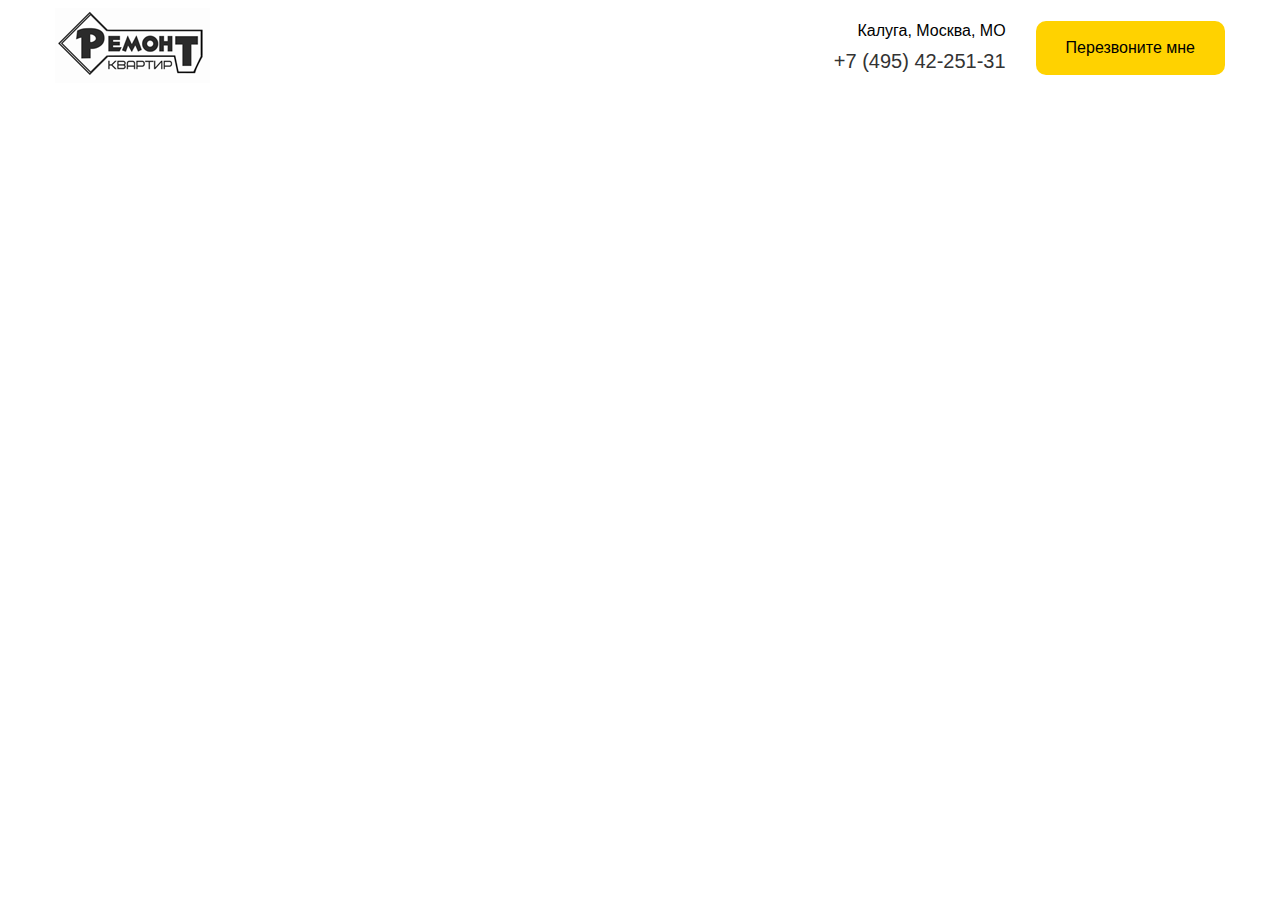
==== src/index.html @ c5d09958 "созали базовую архитектуру" ====
<!DOCTYPE html>
<html lang="ru">
<head>
 <meta charset="UTF-8">
 <meta name="viewport" content="width=device-width, initial-scale=1.0">
 <meta http-equiv="X-UA-Compatible" content="ie=edge">
 <title>Ремонт квартир</title>
 <link rel="stylesheet" href="css/normalize.css">
 <link rel="stylesheet" href="css/style.css">
</head>
<body>
 <nav class="navbar">
  <div class="container">
   <div class="navbar-block">
    <div class="navbar__logo">
     <img src="img/logo.png" alt="Логотип">
    </div>
    <!-- /navbar__logo -->
    <div class="navbar__info">
     <div class="navbar__contacts">
      <span class="navbar__address">
        Калуга, Москва, МО
      </span>
      <a href="tel: +7 (495) 42-251-31
      " class="navbar__phone"> +7 (495) 42-251-31 </a>
     </div>
     <!-- /.navbar__contacts -->
     <button class="button navbar__button">
      Перезвоните мне
     </button>
    </div>
    <!-- navbar__info -->
   </div>
   <!-- navbar-block -->
  </div>
  <!-- /container -->
 </nav>
</body>
</html>
---- src/css/style.css ----
@charset "UTF-8";
body {
  font-family: sans-serif;
}

img {
  max-width: 100%;
}

.container {
  width: 1170px;
  margin: auto;
}

@media (max-width: 1200px) {
  .container {
    width: 760px;
  }
}

@media (max-width: 768px) {
  .container {
    max-width: 580px;
    width: 95%;
  }
}

.button {
  border-radius: 10px;
  background-color: #ffd200;
  border: none;
  padding: 18px 30px;
}

/* Импорт стилей шапки */
.navbar {
  padding: 8px 0;
}

.navbar-block {
  display: -webkit-box;
  display: -ms-flexbox;
  display: flex;
  -webkit-box-pack: justify;
      -ms-flex-pack: justify;
          justify-content: space-between;
  -webkit-box-align: center;
      -ms-flex-align: center;
          align-items: center;
}

.navbar__info {
  display: -webkit-box;
  display: -ms-flexbox;
  display: flex;
  -webkit-box-align: center;
      -ms-flex-align: center;
          align-items: center;
  text-align: right;
}

.navbar__address {
  display: -webkit-box;
  display: -ms-flexbox;
  display: flex;
  -webkit-box-orient: vertical;
  -webkit-box-direction: normal;
      -ms-flex-direction: column;
          flex-direction: column;
}

.navbar__button {
  margin-left: 30px;
}

.navbar__phone {
  display: inline-block;
  color: #333333;
  font-size: 20px;
  font-weight: 400;
  text-decoration: none;
  margin-top: 10px;
}

@media (max-width: 768px) {
  .navbar__contacts {
    display: none;
  }
  .navbar__button {
    font-size: 10px;
    padding: 15px 26px;
  }
  .navbar__logo {
    width: 91px;
  }
}
/*# sourceMappingURL=style.css.map */
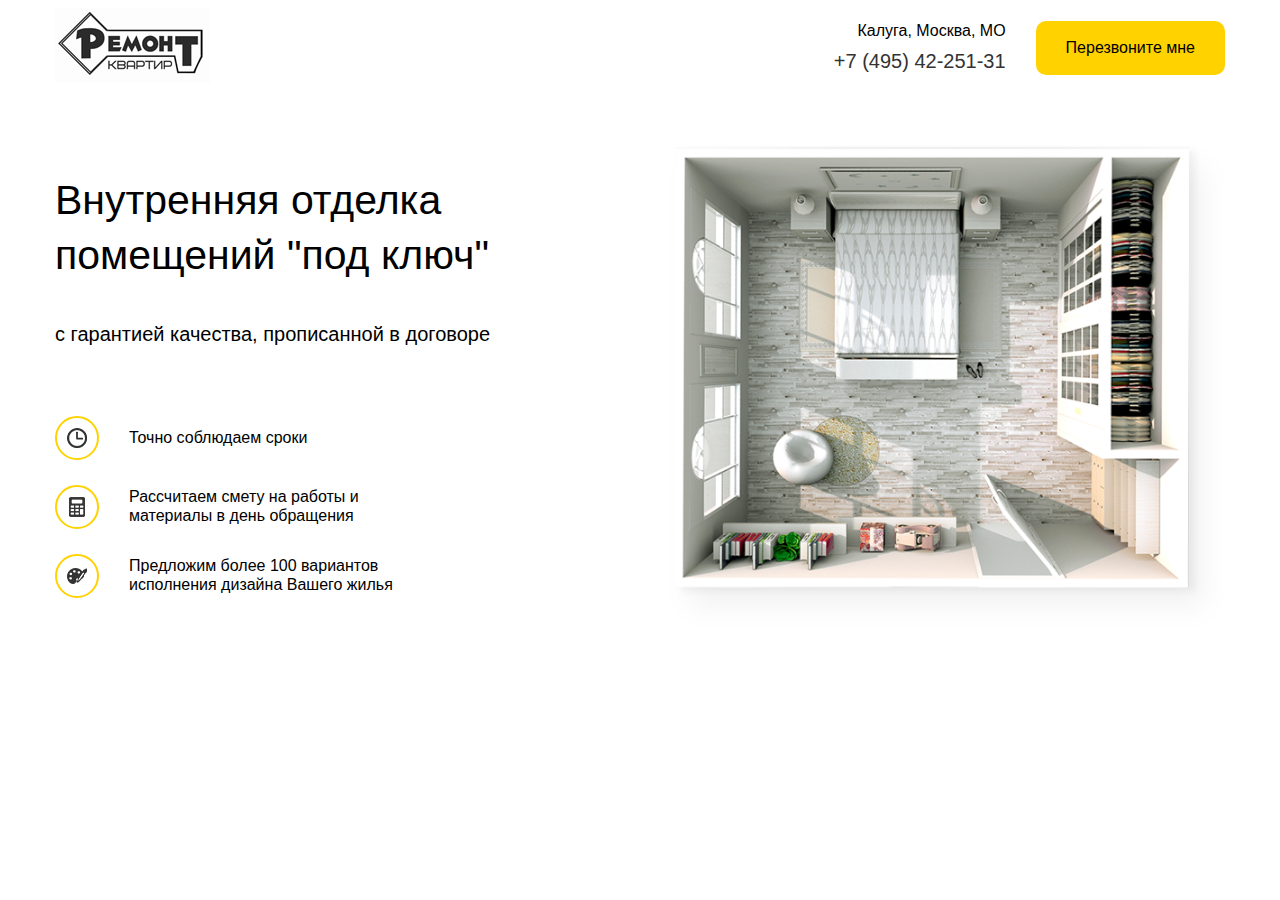
==== commit 8f42c692: "адаптивная верстка для главного экрана" ====
--- a/src/index.html
+++ b/src/index.html
@@ -35,5 +35,63 @@
   </div>
   <!-- /container -->
  </nav>
+ <main>
+  <section class="hero">
+    <div class="container">
+      <div class="hero-block">
+        <div class="hero-text">
+          <h1 class="hero-text__title">
+            Внутренняя отделка 
+               помещений "под ключ"
+          </h1>
+          <span class="hero-text__subtitle">
+            с гарантией качества, прописанной в договоре
+          </span>
+          <ul class="hero-list">
+            <li class="hero-list__item">
+             <div class="hero-list__image">
+               <img src="img/clock.png" alt="clock">
+             </div>
+             <!-- /hero-list__image -->
+             <span class="hero-list__text">
+              Точно соблюдаем сроки
+             </span>
+            </li>
+            <li class="hero-list__item">
+              <div class="hero-list__image">
+                <img src="img/calculator.png" alt="calculator">
+
+              </div>
+               <!-- /hero-list__image -->
+              <span class="hero-list__text">
+                Рассчитаем смету на работы
+                и материалы в день обращения                 
+              </span>  
+            </li>
+            <li class="hero-list__item">
+              <div class="hero-list__image">
+                <img src="img/paint-board.png" alt="paint-board">
+
+              </div>
+               <!-- /hero-list__image -->
+              <span class="hero-list__text">
+                Предложим более 100 вариантов 
+                исполнения дизайна Вашего жилья
+              </span>  
+            </li>
+          </ul>
+        </div>
+        <!-- /.hero-text -->
+        <div class="hero-img">
+          <img src="img/hero-image.png" alt="План квартиры">
+        </div>
+        <!-- /.hero-img -->
+      </div>
+      <!-- /.hero-block -->
+    </div>
+    <!-- /.container -->
+  </section>
+  <!-- /.hero -->
+ </main>
 </body>
 </html>--- a/src/css/style.css
+++ b/src/css/style.css
@@ -21,7 +21,7 @@
 @media (max-width: 768px) {
   .container {
     max-width: 580px;
-    width: 95%;
+    width: 90%;
   }
 }
 
@@ -94,4 +94,108 @@
     width: 91px;
   }
 }
+
+/* Стили для главного экрана */
+.hero {
+  padding: 50px 0px;
+}
+
+.hero-block {
+  display: -webkit-box;
+  display: -ms-flexbox;
+  display: flex;
+}
+
+.hero-text {
+  -ms-flex-preferred-size: 45%;
+      flex-basis: 45%;
+  padding-right: 139px;
+}
+
+.hero-text__title {
+  font-size: 41px;
+  font-weight: 400;
+  line-height: 55px;
+  margin-bottom: 40px;
+}
+
+.hero-text__subtitle {
+  font-size: 20px;
+  font-weight: 400;
+  margin-bottom: 70px;
+  display: inline-block;
+}
+
+.hero-list {
+  margin: 0px;
+  padding: 0px;
+  list-style-type: none;
+}
+
+.hero-list__item {
+  display: -webkit-box;
+  display: -ms-flexbox;
+  display: flex;
+  -webkit-box-align: center;
+      -ms-flex-align: center;
+          align-items: center;
+  margin-bottom: 25px;
+}
+
+.hero-list__image {
+  width: 40px;
+  height: 40px;
+  border: 2px solid #ffd200;
+  display: -webkit-box;
+  display: -ms-flexbox;
+  display: flex;
+  -webkit-box-align: center;
+      -ms-flex-align: center;
+          align-items: center;
+  -webkit-box-pack: center;
+      -ms-flex-pack: center;
+          justify-content: center;
+  border-radius: 50%;
+  margin-right: 30px;
+}
+
+.hero-list__text {
+  max-width: 300px;
+}
+
+@media (max-width: 1200px) {
+  .hero-block {
+    -webkit-box-orient: vertical;
+    -webkit-box-direction: normal;
+        -ms-flex-direction: column;
+            flex-direction: column;
+  }
+  .hero-list {
+    margin-bottom: 44px;
+  }
+  .hero-text {
+    padding-right: 10px;
+  }
+}
+
+@media (max-width: 768px) {
+  .hero-text__title {
+    font-size: 24px;
+    line-height: 1.4;
+    margin-bottom: 15px;
+  }
+  .hero-text__subtitle {
+    font-size: 16px;
+    margin-bottom: 28px;
+  }
+  .hero-list__item {
+    margin-bottom: 20px;
+  }
+  .hero-list__text {
+    font-size: 12px;
+  }
+  .hero-list__image {
+    margin-right: 15px;
+  }
+}
 /*# sourceMappingURL=style.css.map */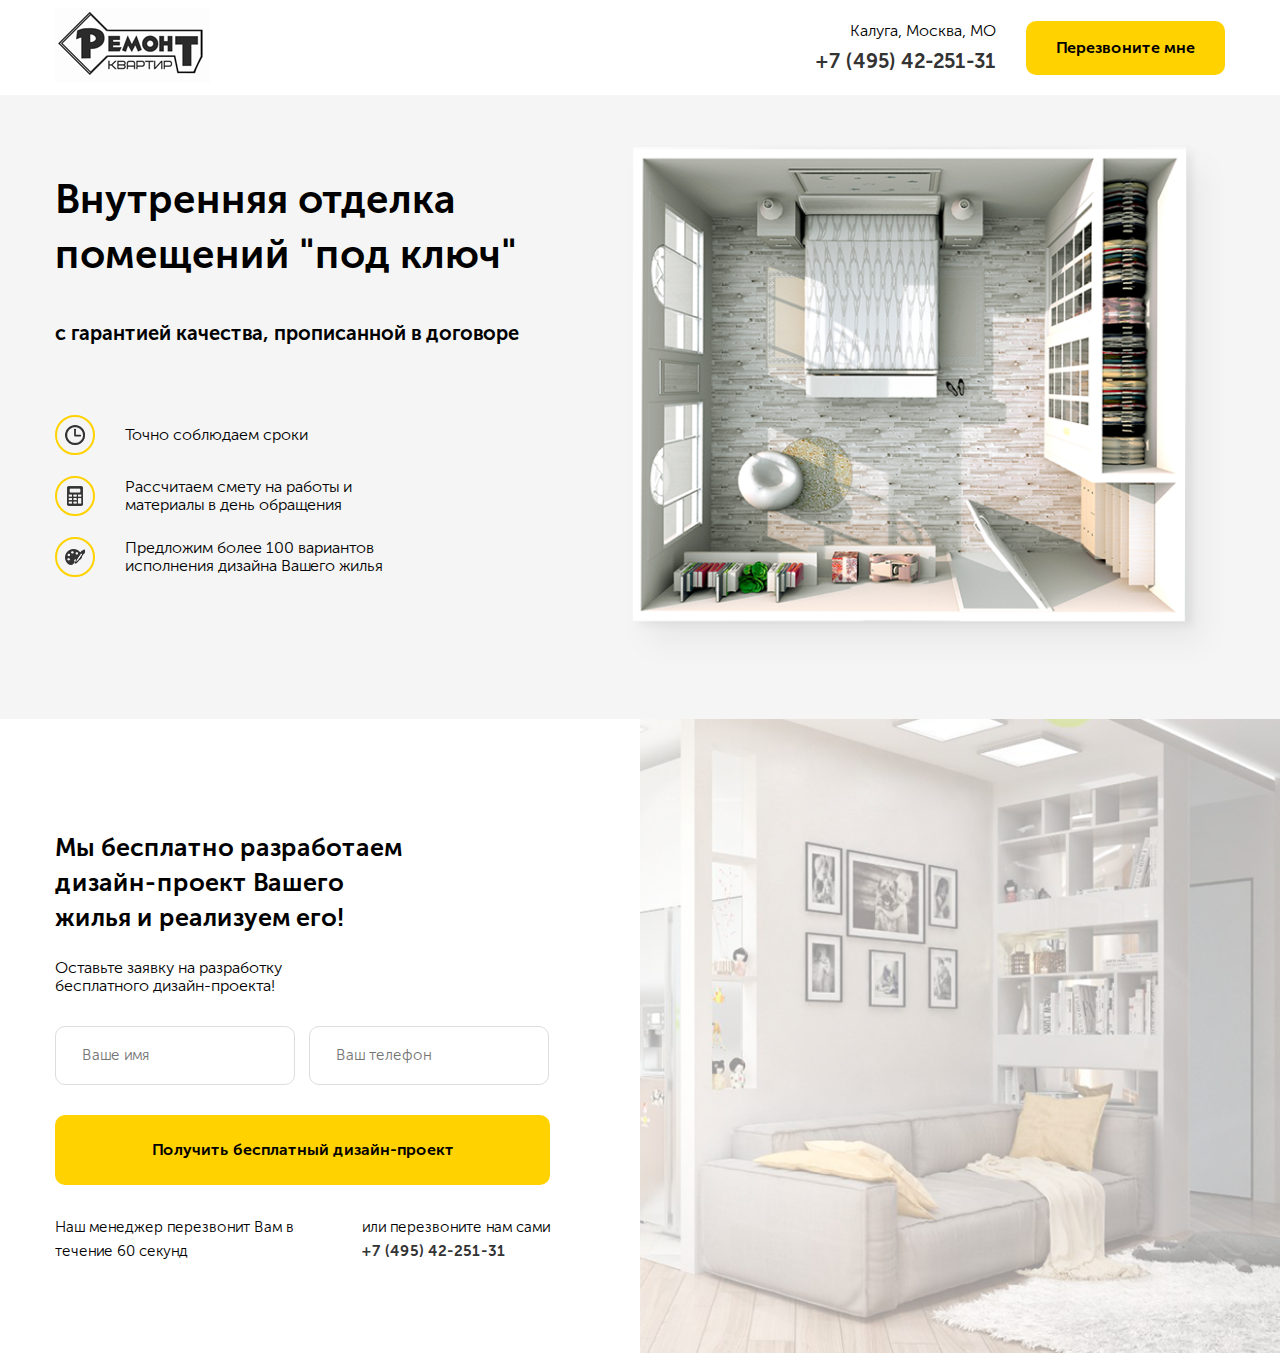
==== commit e4785a58: "сверстали блок offer" ====
--- a/src/index.html
+++ b/src/index.html
@@ -92,6 +92,45 @@
     <!-- /.container -->
   </section>
   <!-- /.hero -->
+  <section class="offer section">
+    <div class="container">
+    <div class="offer-block">
+     
+        <h2 class="section-title offer__title">Мы бесплатно разработаем 
+          дизайн-проект Вашего жилья 
+          и реализуем его!
+        </h2>
+        <!-- /.h2 section-title -->
+        <span class="section-subtitle offer__subtitle">Оставьте заявку на разработку 
+          бесплатного дизайн-проекта!
+          </span>
+        <!-- /.section-subtitle -->
+        <form action="#" class="form offer__form">
+          <input type="text" class="input offer__input" placeholder="Ваше имя">
+          <input type="tel" class="input offer__input" placeholder="Ваш телефон">
+          <button class="button offer__button">Получить бесплатный дизайн-проект
+          </button>
+          <div class="offer-text">
+            <span class="offer-text__left">
+              Наш менеджер перезвонит Вам
+                  в течение 60 секунд
+            </span>
+            <div class="offer-text__right">
+              <span class="offer-text__info">
+                  или перезвоните нам сами 
+              </span>
+              <a href="tel: +7 (495) 42-251-31
+            " class="offer-text__phone"> +7 (495) 42-251-31 </a>
+            </div>
+          </div>
+        </form>
+        <!-- /.form offer__form -->
+      </div>
+    </div>
+    <!-- /.offer-block -->
+    <!-- /.container -->
+  </section>
+  <!-- /.offer -->
  </main>
 </body>
 </html>--- a/src/css/style.css
+++ b/src/css/style.css
@@ -1,6 +1,28 @@
 @charset "UTF-8";
+@font-face {
+  font-family: 'Museo Sans Light';
+  src: url("../fonts/MuseoSansCyrl-300.eot");
+  src: url("../fonts/MuseoSansCyrl-300.eot?#iefix") format("embedded-opentype"), url("../fonts/MuseoSansCyrl-300.woff") format("woff"), url("../fonts/MuseoSansCyrl-300.ttf") format("truetype");
+  font-weight: normal;
+  font-style: normal;
+}
+
+@font-face {
+  font-family: 'Museo Sans Bold';
+  src: url("../fonts/MuseoSansCyrl-700.eot");
+  src: url("../fonts/MuseoSansCyrl-700.eot?#iefix") format("embedded-opentype"), url("../fonts/MuseoSansCyrl-700.woff") format("woff"), url("../fonts/MuseoSansCyrl-700.ttf") format("truetype");
+  font-weight: normal;
+  font-style: normal;
+}
+
+* {
+  -webkit-box-sizing: border-box;
+          box-sizing: border-box;
+}
+
 body {
-  font-family: sans-serif;
+  font-family: 'Museo Sans Light', sans-serif;
+  font-weight: 300;
 }
 
 img {
@@ -30,6 +52,35 @@
   background-color: #ffd200;
   border: none;
   padding: 18px 30px;
+  font-family: 'Museo Sans Bold', sans-serif;
+  font-weight: 700;
+}
+
+.button:hover {
+  background-color: #ffe04d;
+  cursor: pointer;
+}
+
+.section {
+  padding: 90px 0px;
+}
+
+.section-title {
+  font-size: 25px;
+  font-family: 'Museo Sans Bold', sans-serif;
+  font-weight: 700;
+}
+
+.section-subtitle {
+  font-size: 16px;
+  display: block;
+}
+
+.input {
+  border: 1px solid #dddddd;
+  padding: 20px 26px;
+  font-size: 15px;
+  border-radius: 10px;
 }
 
 /* Импорт стилей шапки */
@@ -71,15 +122,18 @@
 
 .navbar__button {
   margin-left: 30px;
+  font-family: 'Museo Sans Bold', sans-serif;
+  font-weight: 700;
 }
 
 .navbar__phone {
   display: inline-block;
   color: #333333;
   font-size: 20px;
-  font-weight: 400;
   text-decoration: none;
   margin-top: 10px;
+  font-family: 'Museo Sans Bold', sans-serif;
+  font-weight: 700;
 }
 
 @media (max-width: 768px) {
@@ -98,6 +152,7 @@
 /* Стили для главного экрана */
 .hero {
   padding: 50px 0px;
+  background-color: #f5f5f5;
 }
 
 .hero-block {
@@ -107,23 +162,26 @@
 }
 
 .hero-text {
-  -ms-flex-preferred-size: 45%;
-      flex-basis: 45%;
-  padding-right: 139px;
+  -ms-flex-preferred-size: 50%;
+      flex-basis: 50%;
+  padding-right: 100px;
 }
 
 .hero-text__title {
-  font-size: 41px;
-  font-weight: 400;
+  font-size: 40px;
   line-height: 55px;
   margin-bottom: 40px;
+  max-width: 462px;
+  font-family: 'Museo Sans Bold', sans-serif;
+  font-weight: 700;
 }
 
 .hero-text__subtitle {
   font-size: 20px;
-  font-weight: 400;
   margin-bottom: 70px;
   display: inline-block;
+  font-family: 'Museo Sans Bold', sans-serif;
+  font-weight: 700;
 }
 
 .hero-list {
@@ -139,7 +197,11 @@
   -webkit-box-align: center;
       -ms-flex-align: center;
           align-items: center;
-  margin-bottom: 25px;
+  margin-bottom: 21px;
+}
+
+.hero-list__item:last-child {
+  margin-bottom: 0;
 }
 
 .hero-list__image {
@@ -198,4 +260,121 @@
     margin-right: 15px;
   }
 }
+
+/* Стили для блока offer */
+.offer {
+  background: url("../img/offer-bg.png") no-repeat;
+  background-position: center right;
+  background-size: contain;
+  position: relative;
+}
+
+.offer:before {
+  content: '';
+  width: 50%;
+  height: 100%;
+  position: absolute;
+  top: 0;
+  left: 0;
+  background-color: #ffffff;
+}
+
+.offer-block {
+  width: 50%;
+  padding-right: 90px;
+  position: relative;
+}
+
+.offer__title {
+  max-width: 350px;
+  line-height: 35px;
+  margin-bottom: 24px;
+}
+
+.offer__subtitle {
+  max-width: 250px;
+  margin-bottom: 30px;
+}
+
+.offer__input {
+  margin-bottom: 30px;
+  width: 240px;
+}
+
+.offer__input:first-child {
+  margin-right: 10px;
+}
+
+.offer__button {
+  width: 100%;
+  min-height: 70px;
+}
+
+.offer-text {
+  display: -webkit-box;
+  display: -ms-flexbox;
+  display: flex;
+  -webkit-box-pack: justify;
+      -ms-flex-pack: justify;
+          justify-content: space-between;
+  font-size: 15px;
+  line-height: 24px;
+  margin-top: 30px;
+}
+
+.offer-text__left {
+  max-width: 300px;
+  padding-right: 10px;
+}
+
+.offer-text__right {
+  max-width: 278px;
+}
+
+.offer-text__phone {
+  display: block;
+  font-family: 'Museo Sans Bold', sans-serif;
+  font-weight: 700;
+  text-decoration: none;
+  color: #333333;
+}
+
+@media (max-width: 1200px) {
+  .offer {
+    background-size: cover;
+  }
+  .offer__input {
+    width: 100%;
+    margin-bottom: 10px;
+  }
+  .offer__button {
+    font-size: 13px;
+  }
+  .offer-text {
+    display: block;
+  }
+  .offer-text__left {
+    padding-right: 0px;
+  }
+  .offer-text__right {
+    padding-top: 5px;
+  }
+}
+
+@media (max-width: 768px) {
+  .offer {
+    background: #ffffff;
+  }
+  .offer__input {
+    width: 100%;
+    margin-bottom: 10px;
+  }
+  .offer__button {
+    font-size: 13px;
+  }
+  .offer-block {
+    width: 100%;
+    padding-right: 0;
+  }
+}
 /*# sourceMappingURL=style.css.map */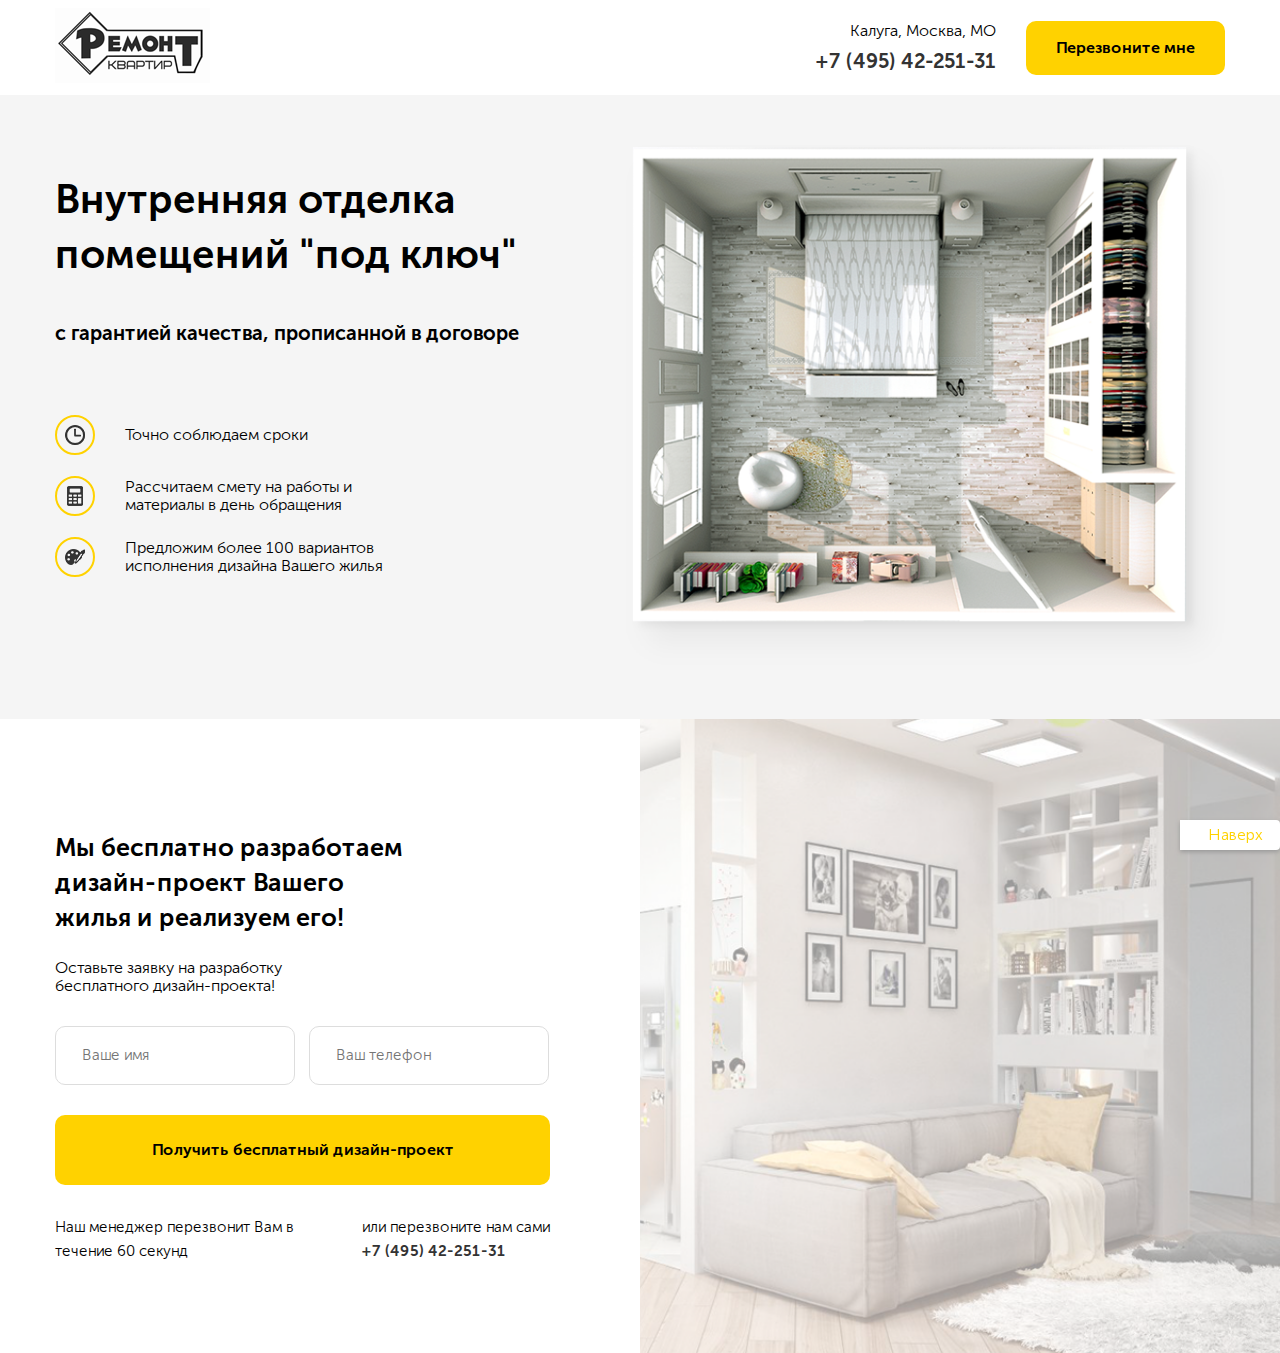
==== commit 2b1ed1d9: "добавлена прокрутка вверх" ====
--- a/src/index.html
+++ b/src/index.html
@@ -25,7 +25,7 @@
       " class="navbar__phone"> +7 (495) 42-251-31 </a>
      </div>
      <!-- /.navbar__contacts -->
-     <button class="button navbar__button">
+     <button class="button navbar__button" id="button">
       Перезвоните мне
      </button>
     </div>
@@ -132,5 +132,23 @@
   </section>
   <!-- /.offer -->
  </main>
+ <div class="modal" id="modal">
+   <div class="modal-dialog">
+     <button class="modal-dialog__close" id="close">&times;</button>
+     <h4 class="modal-dialog__title">Всплывающее окно</h4>
+   </div>
+ </div>
+ <!-- /modal -->
+ <!-- <script src="js/main.js"></script> -->
+ <script
+  src="https://code.jquery.com/jquery-3.4.1.min.js"
+  integrity="sha256-CSXorXvZcTkaix6Yvo6HppcZGetbYMGWSFlBw8HfCJo="
+  crossorigin="anonymous"></script>
+  <script src="js/modal.js"></script>
+
+    <div class="button-up" id="button-up">
+      <span> Наверх </span>
+    </div>
+  <script src="js/arrow.js"></script>
 </body>
 </html>--- a/src/css/style.css
+++ b/src/css/style.css
@@ -81,6 +81,33 @@
   padding: 20px 26px;
   font-size: 15px;
   border-radius: 10px;
+}
+
+.button-up {
+  display: -webkit-box;
+  display: -ms-flexbox;
+  display: flex;
+  right: 0;
+  margin: 0;
+  position: fixed;
+  bottom: 50px;
+  width: 100px;
+  color: #ffd200;
+  background-color: #f5f5f5;
+  line-height: 30px;
+  text-decoration: none;
+  padding: 0px 0 0 28px;
+  background: no-repeat 7px 11px #ffffff;
+  border-radius: 0 4px 4px 0;
+  border-radius--webkit-border-radius: 0 4px 4px 0;
+  border-radius--moz-border-radius: 0 4px 4px 0;
+  border-radius--o-border-radius: 0 4px 4px 0;
+  -webkit-box-shadow: 0 2px 4px #999;
+          box-shadow: 0 2px 4px #999;
+  box-shadow--webkit-box-shadow: 0 2px 4px #999;
+  box-shadow--moz-box-shadow: 0 2px 4px #999;
+  box-shadow--o-box-shadow: 0 2px 4px #999;
+  box-shadow-cursor: pointer;
 }
 
 /* Импорт стилей шапки */
@@ -377,4 +404,37 @@
     padding-right: 0;
   }
 }
+
+/* Стили для модального окна */
+.modal {
+  position: fixed;
+  left: 0;
+  top: 0;
+  width: 100%;
+  height: 100%;
+  background-color: rgba(0, 0, 0, 0.5);
+  display: none;
+}
+
+.modal_active {
+  display: -webkit-box;
+  display: -ms-flexbox;
+  display: flex;
+}
+
+.modal-dialog {
+  position: relative;
+  margin: auto;
+  max-width: 450px;
+  width: 90%;
+  min-width: 200px;
+  background-color: #fff;
+  padding: 40px;
+}
+
+.modal-dialog__close {
+  position: absolute;
+  top: 0;
+  right: 0;
+}
 /*# sourceMappingURL=style.css.map */